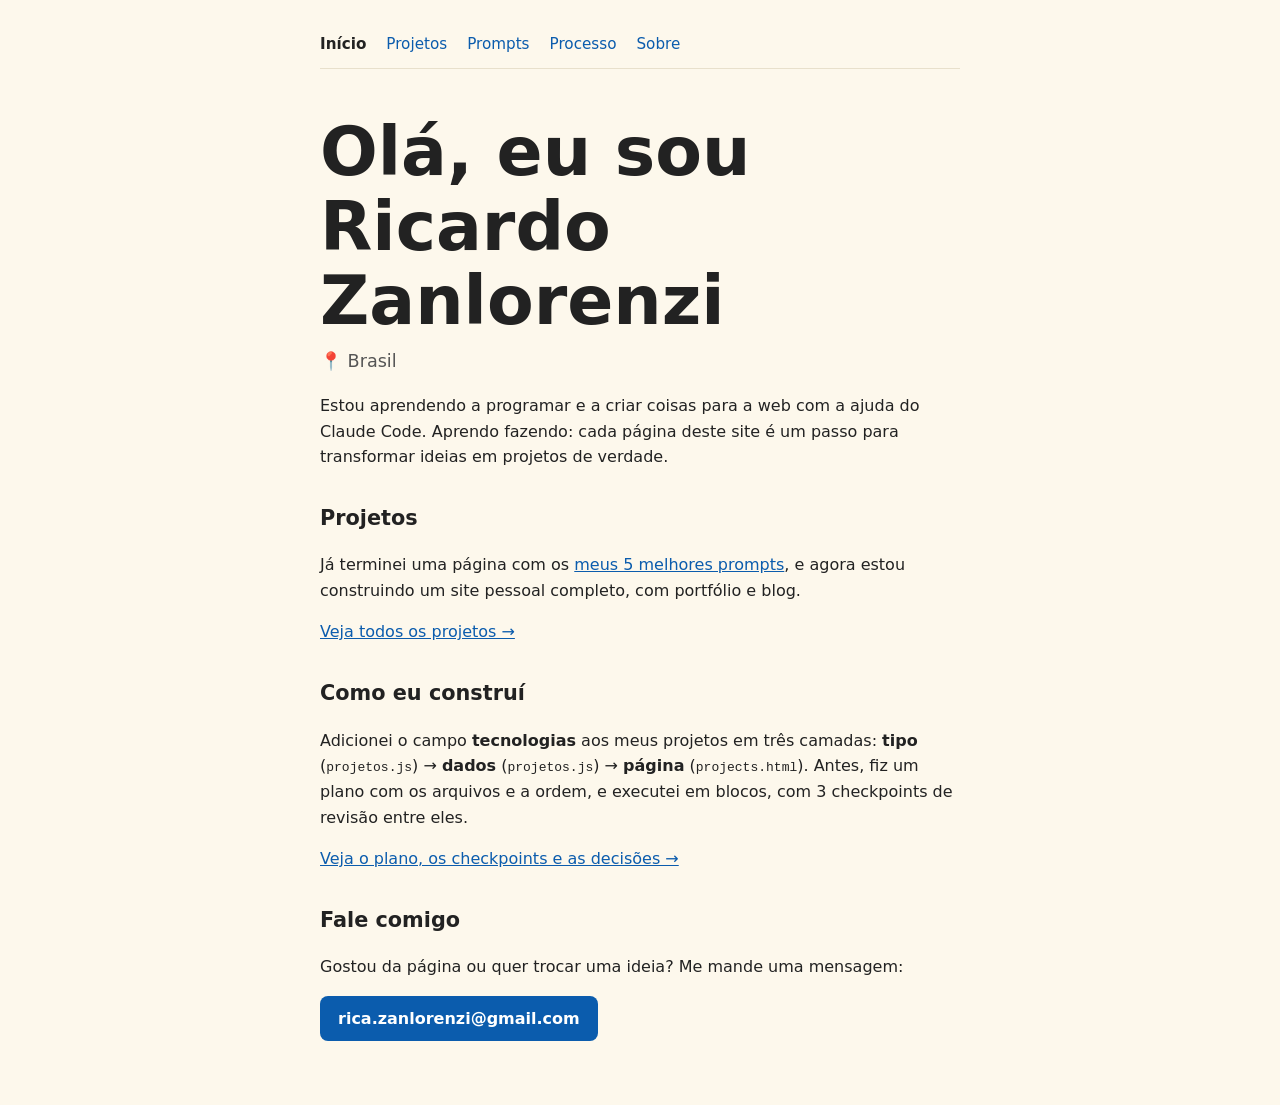
==== index.html @ a8860581 "Primeira versão do site pessoal Páginas Início, Projetos, Prompts, Processo e Sobre, com estilos com" ====
<!DOCTYPE html>
<html lang="pt-BR">
<head>
  <meta charset="UTF-8">
  <meta name="viewport" content="width=device-width, initial-scale=1.0">
  <title>Ricardo Zanlorenzi</title>
  <link rel="stylesheet" href="style.css">
  <style>
    /* Estilos usados só nesta página */
    .local {
      margin-top: 0;
      font-size: 1.1rem;
      color: #555;
    }
    .contato {
      display: inline-block;
      padding: 10px 18px;
      border-radius: 8px;
      background: #0b5cad;
      color: #fff;
      text-decoration: none;
      font-weight: 600;
    }
    .contato:hover {
      background: #084a8c;
    }
  </style>
</head>
<body>
  <nav class="menu">
    <a href="index.html" aria-current="page">Início</a>
    <a href="projects.html">Projetos</a>
    <a href="prompt.html">Prompts</a>
    <a href="processo.html">Processo</a>
    <a href="about.html">Sobre</a>
  </nav>

  <h1>Olá, eu sou Ricardo Zanlorenzi</h1>
  <p class="local">📍 Brasil</p>

  <p>
    Estou aprendendo a programar e a criar coisas para a web com a ajuda do
    Claude Code. Aprendo fazendo: cada página deste site é um passo para
    transformar ideias em projetos de verdade.
  </p>

  <h2>Projetos</h2>
  <p>
    Já terminei uma página com os
    <a href="prompt.html">meus 5 melhores prompts</a>, e agora estou
    construindo um site pessoal completo, com portfólio e blog.
  </p>
  <p><a href="projects.html">Veja todos os projetos →</a></p>

  <h2>Como eu construí</h2>
  <p>
    Adicionei o campo <strong>tecnologias</strong> aos meus projetos em três
    camadas: <strong>tipo</strong> (<code>projetos.js</code>) →
    <strong>dados</strong> (<code>projetos.js</code>) →
    <strong>página</strong> (<code>projects.html</code>). Antes, fiz um plano
    com os arquivos e a ordem, e executei em blocos, com 3 checkpoints de
    revisão entre eles.
  </p>
  <p><a href="processo.html">Veja o plano, os checkpoints e as decisões →</a></p>

  <h2>Fale comigo</h2>
  <p>
    Gostou da página ou quer trocar uma ideia? Me mande uma mensagem:
  </p>
  <p>
    <a class="contato" href="mailto:rica.zanlorenzi@gmail.com">rica.zanlorenzi@gmail.com</a>
  </p>
</body>
</html>
---- style.css ----
/* Estilos compartilhados por todas as páginas do site */

body {
  font-family: system-ui, -apple-system, sans-serif;
  max-width: 640px;
  margin: 0 auto;
  padding: 32px 16px 48px;
  line-height: 1.6;
  color: #222;
  background: #fdf8ec;
}

h1 {
  font-size: clamp(2.75rem, 11vw, 4.25rem);
  line-height: 1.1;
  margin-bottom: 0.5rem;
}

h2 {
  font-size: 1.3rem;
  margin-top: 2rem;
}

li {
  margin-bottom: 0.4rem;
}

a {
  color: #0b5cad;
}

/* Menu no topo de cada página */
.menu {
  display: flex;
  flex-wrap: wrap;
  gap: 4px 20px;
  font-size: 0.95rem;
  padding-bottom: 12px;
  border-bottom: 1px solid #e8e0cc;
}

.menu a {
  text-decoration: none;
}

.menu a:hover {
  text-decoration: underline;
}

/* A página em que você está aparece em negrito e cinza */
.menu a[aria-current="page"] {
  font-weight: 600;
  color: #222;
}
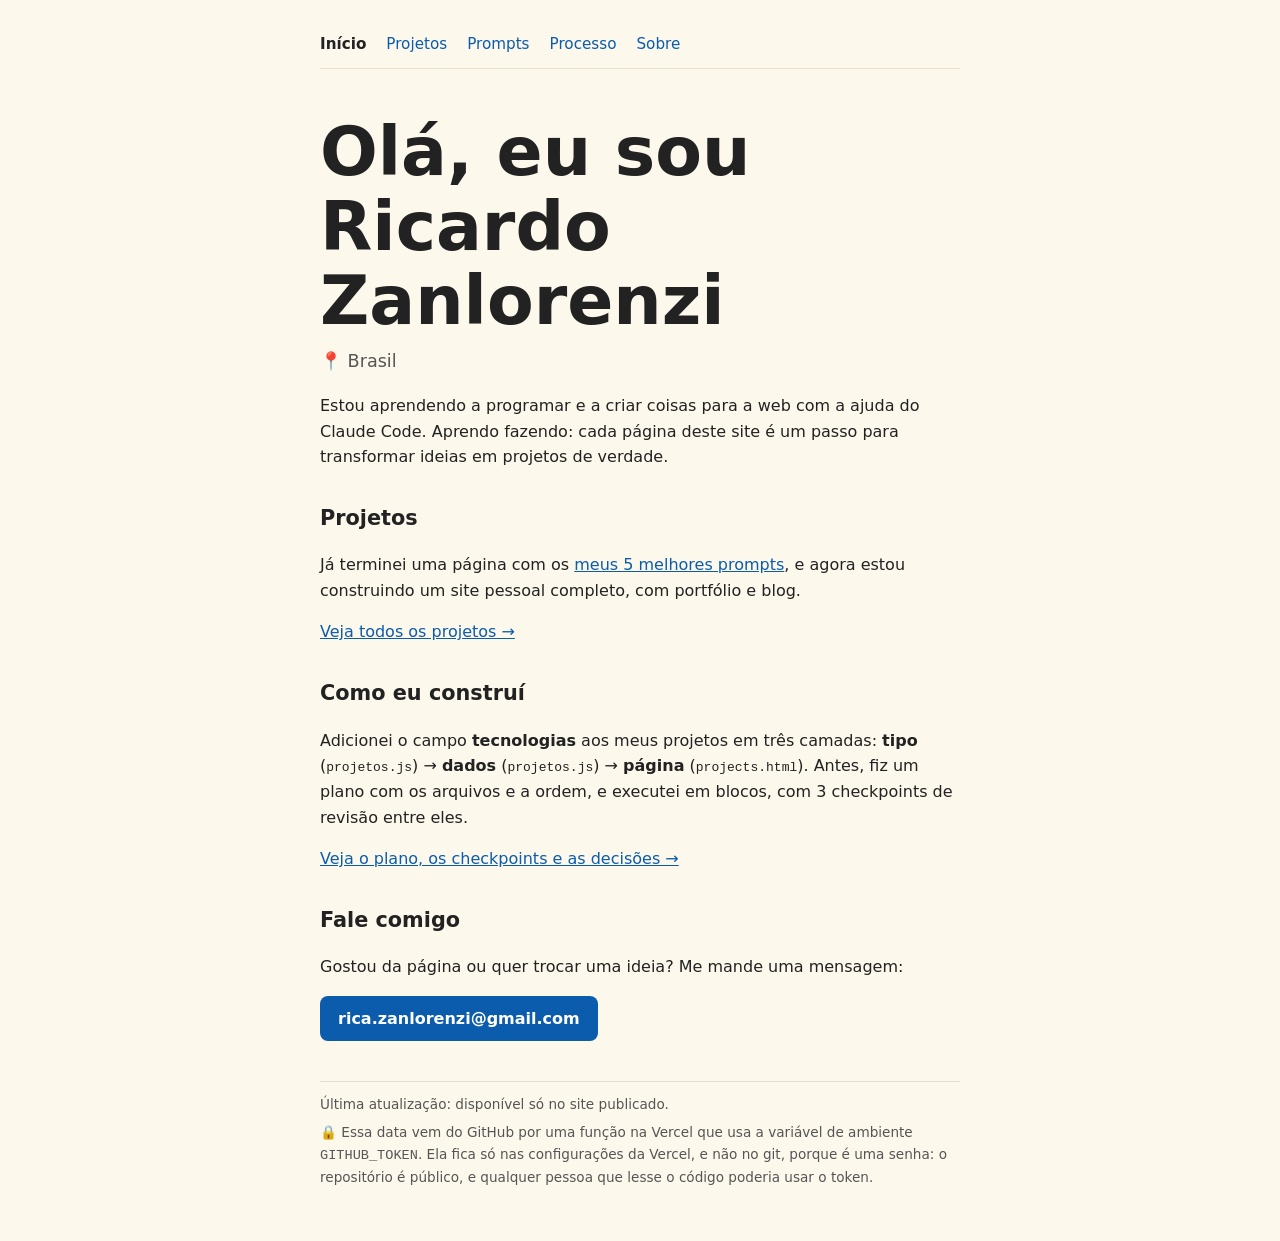
==== commit cc8b9a86: "Adiciona data da última atualização via função na Vercel A função api/atualizado.js busca o último c" ====
--- a/index.html
+++ b/index.html
@@ -23,6 +23,16 @@
     }
     .contato:hover {
       background: #084a8c;
+    }
+    .rodape {
+      margin-top: 2.5rem;
+      padding-top: 12px;
+      border-top: 1px solid #e8e0cc;
+      font-size: 0.85rem;
+      color: #555;
+    }
+    .rodape p {
+      margin: 0 0 6px;
     }
   </style>
 </head>
@@ -70,5 +80,36 @@
   <p>
     <a class="contato" href="mailto:rica.zanlorenzi@gmail.com">rica.zanlorenzi@gmail.com</a>
   </p>
+
+  <footer class="rodape">
+    <p id="atualizado">Última atualização: carregando…</p>
+    <p>
+      🔒 Essa data vem do GitHub por uma função na Vercel que usa a variável
+      de ambiente <code>GITHUB_TOKEN</code>. Ela fica só nas configurações da
+      Vercel, e não no git, porque é uma senha: o repositório é público, e
+      qualquer pessoa que lesse o código poderia usar o token.
+    </p>
+  </footer>
+
+  <script>
+    // Pede ao servidor da Vercel a data do último commit (api/atualizado.js)
+    var campo = document.getElementById("atualizado");
+    fetch("/api/atualizado")
+      .then(function (resposta) {
+        if (!resposta.ok) throw new Error();
+        return resposta.json();
+      })
+      .then(function (info) {
+        var data = new Date(info.data).toLocaleDateString("pt-BR", {
+          day: "numeric", month: "long", year: "numeric",
+        });
+        campo.textContent = "Última atualização: " + data + " — “" + info.mensagem + "”";
+      })
+      .catch(function () {
+        // Abrindo o arquivo direto no computador não existe servidor,
+        // então esta parte só funciona no site publicado.
+        campo.textContent = "Última atualização: disponível só no site publicado.";
+      });
+  </script>
 </body>
 </html>
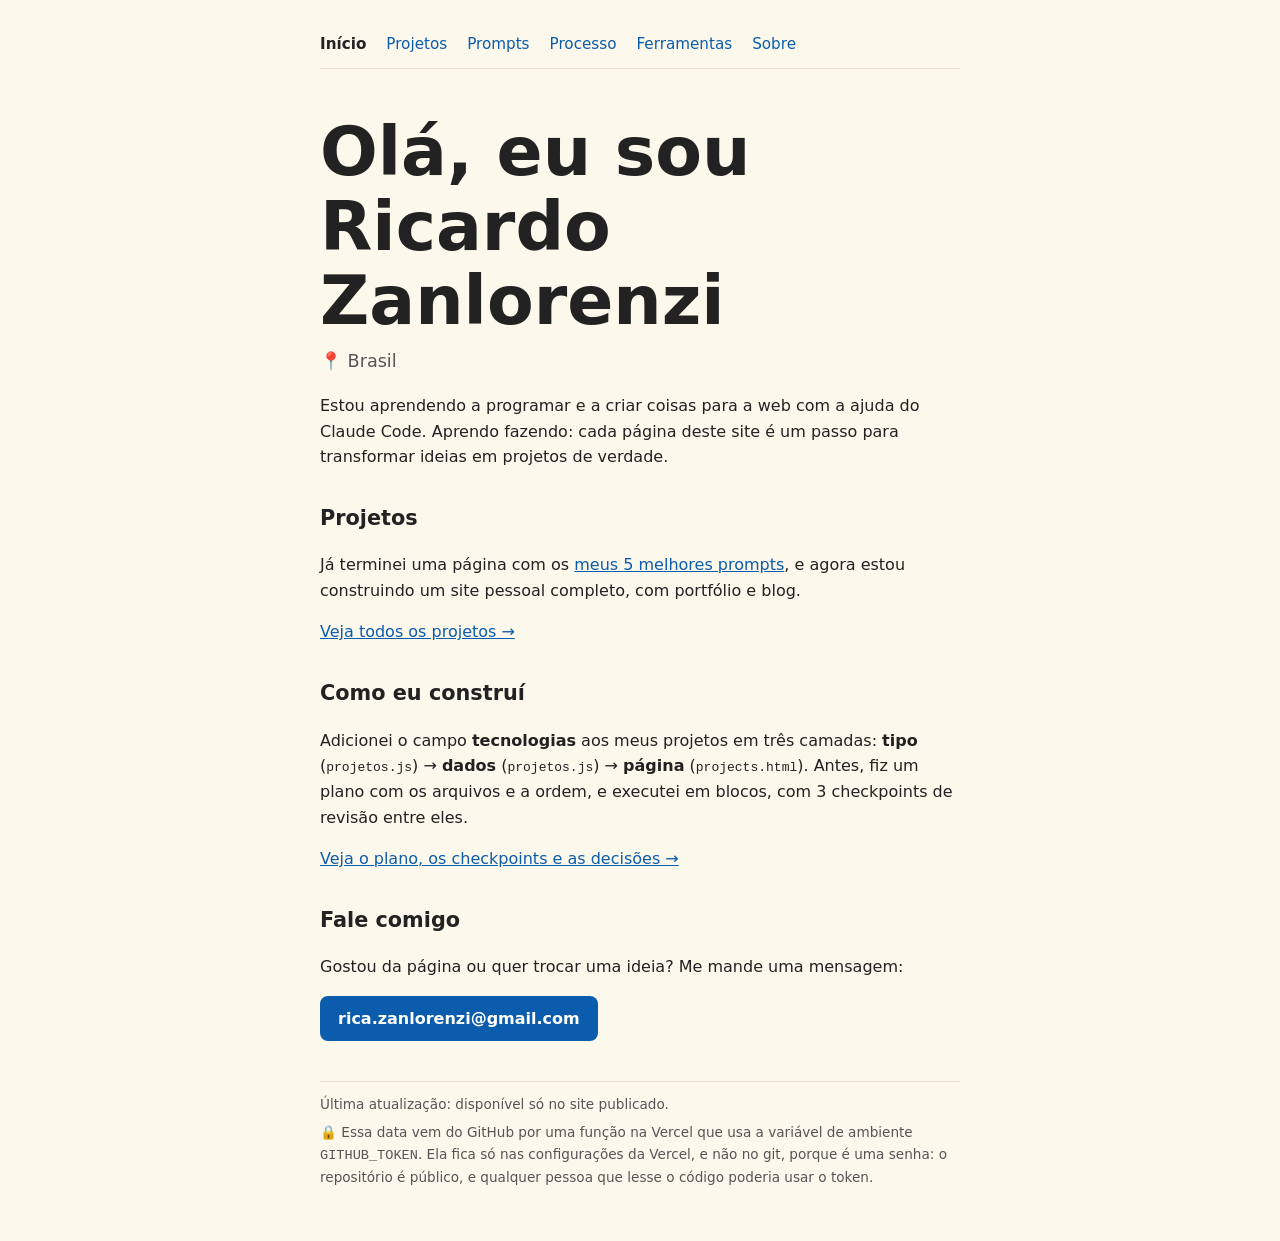
==== commit 3a781746: "Configura o Claude Code no repositório e adiciona a página Ferramentas - CLAUDE.md enxuto (comandos," ====
--- a/index.html
+++ b/index.html
@@ -42,6 +42,7 @@
     <a href="projects.html">Projetos</a>
     <a href="prompt.html">Prompts</a>
     <a href="processo.html">Processo</a>
+    <a href="ferramentas.html">Ferramentas</a>
     <a href="about.html">Sobre</a>
   </nav>
 
